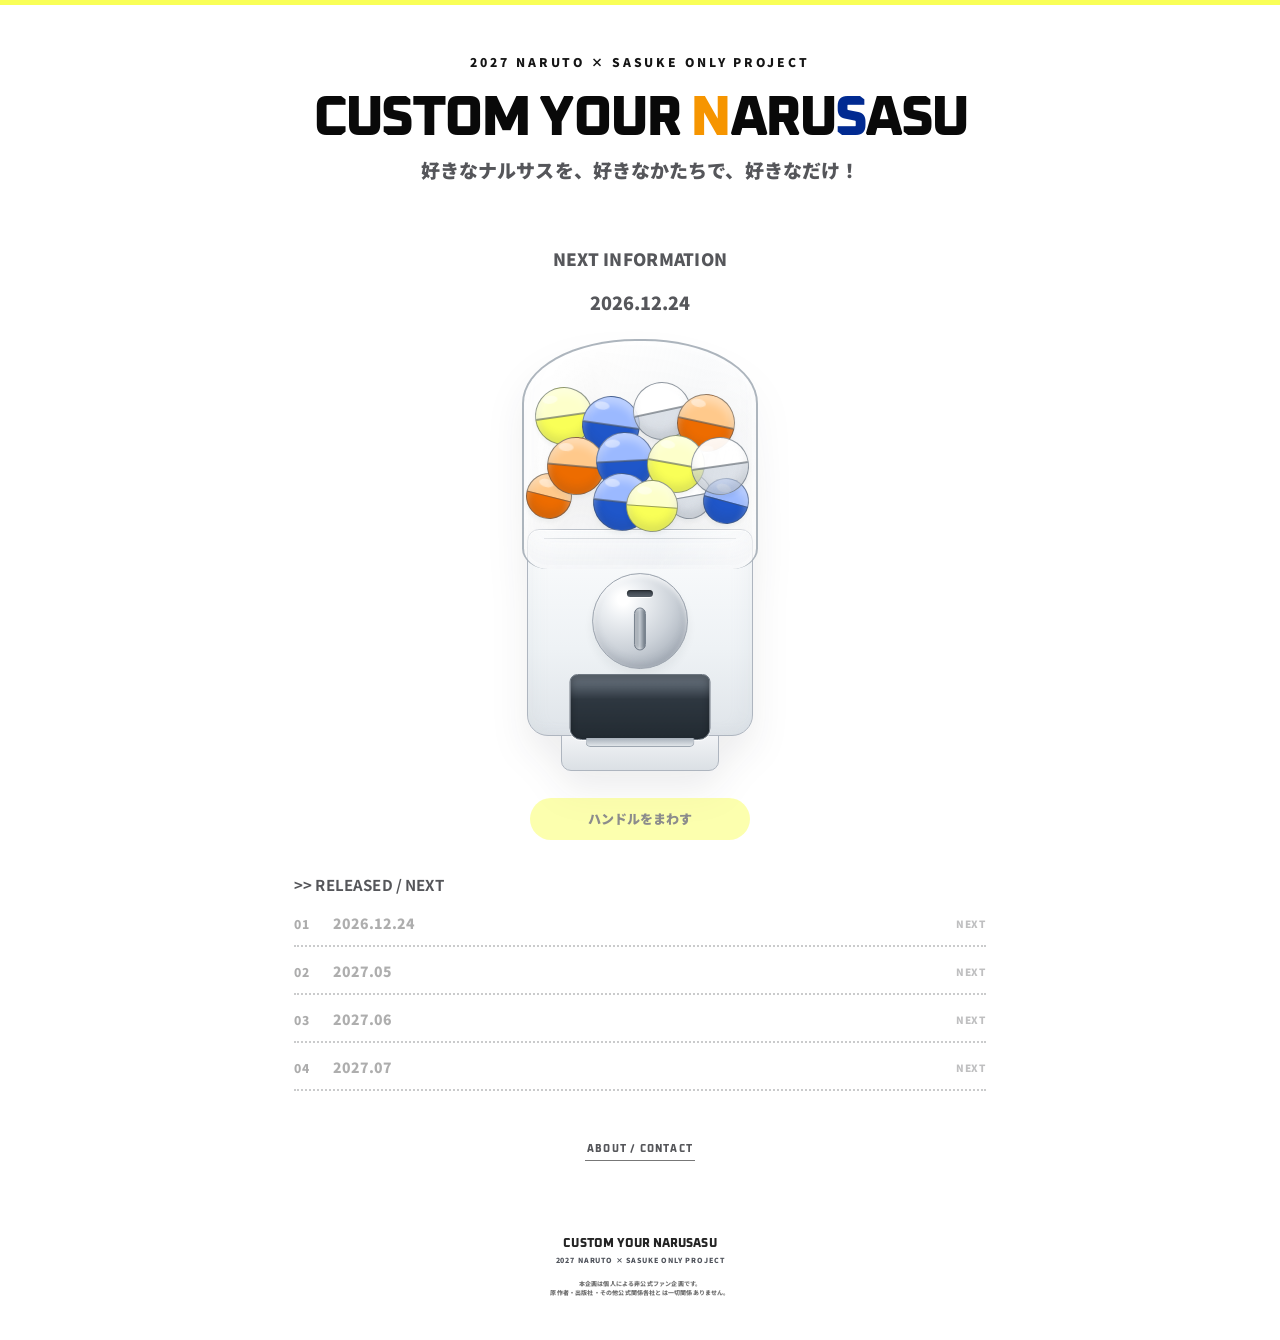
==== index.html @ e297ea82 "Initial upload: production v4.3.2" ====
<!doctype html>
<html lang="ja">
<head>
<meta charset="utf-8">
<meta name="viewport" content="width=device-width,initial-scale=1,viewport-fit=cover">
<meta name="theme-color" content="#F9FF57">
<meta name="description" content="2027 NARUTO × SASUKE ONLY PROJECT / CUSTOM YOUR NARUSASU">
<title>CUSTOM YOUR NARUSASU</title>
<link rel="preconnect" href="https://fonts.googleapis.com">
<link rel="preconnect" href="https://fonts.gstatic.com" crossorigin>
<link href="https://fonts.googleapis.com/css2?family=Noto+Sans+JP:wght@700;900&family=Oxanium:wght@700;800&display=swap" rel="stylesheet">
<link rel="stylesheet" href="./style.css">
</head>
<body>
<div class="intro" id="intro" aria-hidden="true"><div class="intro__white"></div></div>

<main class="site" id="site">
  <p class="kicker">2027 NARUTO × SASUKE ONLY PROJECT</p>

  <div class="logo-wrap">
    <h1 class="logo" id="mainLogo" aria-label="CUSTOM YOUR NARUSASU">
      <span class="custom-your">CUSTOM YOUR </span><span class="narusasu"><span class="n">N</span>ARU<span class="s">S</span>ASU</span>
    </h1>
  </div>

  <p class="tagline">好きなナルサスを、好きなかたちで、好きなだけ！</p>

  <section class="next" aria-live="polite" aria-label="Next information release">
    <p class="next__label" id="nextLabel">NEXT INFORMATION</p>
    <p class="next__date" id="nextDate">—</p>
  </section>

  <section class="machine-zone" aria-label="Information gacha">
    <div class="machine" id="machine">
      <div class="chamber">
        <div class="capsule c-yellow c1"></div>
        <div class="capsule c-blue c2"></div>
        <div class="capsule c-clear c3"></div>
        <div class="capsule c-orange c4"></div>
        <div class="capsule c-orange c5"></div>
        <div class="capsule c-blue c6"></div>
        <div class="capsule c-yellow c7"></div>
        <div class="capsule c-clear c8"></div>
        <div class="capsule c-blue c9"></div>
        <div class="capsule capsule-sm c-orange c10"></div>
        <div class="capsule capsule-sm c-clear c11"></div>
        <div class="capsule capsule-md c-yellow c12"></div>
        <div class="capsule capsule-sm c-blue c13"></div>
      </div>
      <div class="machine-body"></div>
      <div class="operation-plate">
        <div class="coin-slot"></div>
        <div class="handle-axis" id="handle"></div>
      </div>
      <div class="delivery-slot"></div>
      <div class="foot"></div>
      <div class="drop-ball" id="dropBall"></div>
    </div>

    <button class="turn-button" id="turnButton" type="button">ハンドルをまわす</button>
  </section>

  <section class="release" aria-label="Released and next information">
    <h2 class="release-title">&gt;&gt; RELEASED / NEXT</h2>
    <div id="releaseList"></div>
  </section>

  <div class="about-entry">
    <button class="about-link" id="aboutButton" type="button">ABOUT / CONTACT</button>
  </div>

  <footer class="footer">
    CUSTOM YOUR NARUSASU
    <span>2027 NARUTO × SASUKE ONLY PROJECT</span>
    <span class="footer-disclaimer">本企画は個人による非公式ファン企画です。<br>原作者・出版社・その他公式関係各社とは一切関係ありません。</span>
  </footer>
</main>

<div class="modal-overlay" id="modalOverlay" role="dialog" aria-modal="true" aria-labelledby="modalTitle" aria-hidden="true">
  <section class="modal" id="modalPanel">
    <div class="modal-top">
      <div class="modal-kicker" id="modalKicker">RELEASED INFORMATION</div>
      <button class="modal-x" id="modalClose" aria-label="閉じる" type="button">×</button>
    </div>
    <div id="modalContent"></div>
  </section>
</div>

<script src="./releases.js"></script>
<script src="./rally/circles.js"></script>
<script src="./rally/rally.js"></script>
<script src="./about.js"></script>
<script src="./app.js"></script>
</body>
</html>
---- style.css ----
:root{
  --white:#ffffff;
  --ink:#090909;
  --gray:#55565a;
  --muted:#81838a;
  --line:#c9ccd2;
  --line-soft:#e8e9ec;
  --orange:#f69500;
  --blue:#012a91;
  --yellow:#F9FF57;
  --silver:#b8bec7;
  --silver-light:#eef1f4;
  --silver-dark:#59616b;
}
*{box-sizing:border-box}
html{background:var(--yellow)}
body{
  margin:0;
  min-height:100svh;
  background:var(--white);
  color:var(--ink);
  font-family:"Source Han Sans JP","源ノ角ゴシック JP","Noto Sans JP","Hiragino Kaku Gothic ProN","Yu Gothic",sans-serif;
  font-weight:900;
  overflow-x:hidden;
  line-break:strict;
}
body::before{content:"";position:fixed;top:0;left:0;right:0;height:5px;background:var(--yellow);z-index:20}
button{font:inherit}
a{color:inherit}

/* v3.5.3 opening timing is intentionally preserved. */
.intro{position:fixed;inset:0;z-index:999;background:var(--yellow);overflow:hidden;pointer-events:none}
.intro__white{position:absolute;inset:0;background:var(--white);transform:translateX(-100%)}
.intro.is-running .intro__white{animation:introWipe .44s cubic-bezier(.76,0,.24,1) forwards}
.intro.is-done{display:none}
@keyframes introWipe{to{transform:translateX(0)}}

.site{width:min(100%,760px);margin:0 auto;padding:54px 34px 34px}
.kicker{text-align:center;font-size:12px;letter-spacing:.24em;line-height:1.4;margin:0 0 22px;color:#151515}
.logo-wrap{position:relative;display:flex;justify-content:center;width:100%}
.logo{display:inline-block;width:max-content;font-family:"Oxanium","Arial Black",sans-serif;font-weight:800;text-transform:uppercase;font-size:clamp(33px,6.5vw,56px);letter-spacing:-.05em;line-height:.95;margin:0;white-space:nowrap;text-align:center;transform-origin:center center}
.logo .n{color:var(--orange)}
.logo .s{color:var(--blue)}
.logo .custom-your{display:inline;font-size:1em;letter-spacing:inherit;transform:none}
.logo .narusasu{display:inline;font-size:1em;letter-spacing:inherit}
.tagline{margin:9px 0 0;text-align:center;font-size:clamp(14px,2.8vw,19px);line-height:1.55;color:#55565a;letter-spacing:.005em}

.next{text-align:center;margin:62px 0 10px;color:#56575b}
.next__label{font-size:clamp(13px,2.8vw,17px);letter-spacing:.015em;margin:0 0 18px}
.next__date{font-size:clamp(14px,3.1vw,18px);margin:0}
.machine-zone{display:flex;flex-direction:column;align-items:center;margin-top:24px}
.machine{position:relative;width:min(54vw,282px);aspect-ratio:.64;filter:drop-shadow(0 18px 18px rgba(23,31,42,.08));user-select:none}
.chamber{position:absolute;left:8%;right:8%;top:0;height:52%;border:2px solid rgba(151,160,171,.78);border-bottom:none;border-radius:48% 48% 11% 11% / 28% 28% 9% 9%;background:linear-gradient(104deg,rgba(255,255,255,.84) 0 13%,rgba(255,255,255,.18) 30%,rgba(210,220,230,.10) 65%,rgba(255,255,255,.68) 100%);box-shadow:inset 0 0 0 4px rgba(255,255,255,.28),inset 0 -18px 24px rgba(91,110,128,.04);overflow:hidden;z-index:2}
.chamber::after{content:"";position:absolute;left:7%;top:8%;width:20%;height:62%;border-radius:50%;background:linear-gradient(90deg,rgba(255,255,255,.42),rgba(255,255,255,0));transform:rotate(10deg)}
.chamber-label{position:absolute;z-index:12;left:0;right:0;top:9%;text-align:center;font-size:8px;letter-spacing:.13em;color:rgba(174,182,192,.74);text-shadow:0 1px 0 rgba(255,255,255,.85),0 -1px 0 rgba(120,130,140,.14);mix-blend-mode:multiply}
.capsule{position:absolute;width:58px;height:58px;border-radius:50%;border:1.6px solid rgba(82,93,105,.62);overflow:hidden;box-shadow:inset 0 7px 8px rgba(255,255,255,.35),inset 0 -7px 9px rgba(44,55,66,.13),0 3px 4px rgba(47,55,65,.05);z-index:3}
.capsule-sm{width:46px;height:46px;z-index:2}
.capsule-md{width:52px;height:52px;z-index:4}
.capsule::before{content:"";position:absolute;left:-2px;right:-2px;top:49%;height:1.5px;background:rgba(74,82,91,.55)}
.capsule::after{content:"";position:absolute;left:9px;top:6px;width:15px;height:8px;border-radius:50%;background:rgba(255,255,255,.45);filter:blur(.4px)}
.c-orange{background:linear-gradient(#ffc98b 0 49%,#ed6c00 51% 100%)}
.c-blue{background:linear-gradient(#9bb9ff 0 49%,#1f56c9 51% 100%)}
.c-yellow{background:linear-gradient(#fdffca 0 49%,var(--yellow) 51% 100%)}
.c-clear{background:linear-gradient(rgba(255,255,255,.92) 0 49%,rgba(206,214,224,.62) 51% 100%)}
.c1{left:5%;top:20%;transform:rotate(-8deg)} .c2{left:25%;top:24%;transform:rotate(8deg)} .c3{left:47%;top:18%;transform:rotate(-12deg)} .c4{left:66%;top:23%;transform:rotate(12deg)}
.c5{left:10%;top:42%;transform:rotate(5deg)} .c6{left:31%;top:40%;transform:rotate(-3deg)} .c7{left:53%;top:41%;transform:rotate(10deg)} .c8{left:72%;top:42%;transform:rotate(-8deg)} .c9{left:30%;top:58%;transform:rotate(6deg)}
.c10{left:1%;top:58%;transform:rotate(14deg)} .c11{left:61%;top:58%;transform:rotate(-10deg)} .c12{left:44%;top:61%;transform:rotate(4deg)} .c13{left:77%;top:60%;transform:rotate(15deg)}
.machine-body{position:absolute;left:10%;right:10%;top:43%;height:47%;border:1.8px solid #aeb5bf;border-radius:12px 12px 21px 21px;background:linear-gradient(180deg,#fbfcfd 0%,#eef2f5 58%,#dfe4e9 100%);box-shadow:inset 0 1px 0 rgba(255,255,255,.9),inset 8px 0 16px rgba(170,180,190,.06),inset -8px 0 16px rgba(170,180,190,.08);z-index:1}
.machine-body::before{content:"";position:absolute;left:7%;right:7%;top:4%;height:1px;background:rgba(116,126,138,.28)}
.operation-plate{position:absolute;z-index:5;width:34%;aspect-ratio:1;left:50%;top:64%;transform:translate(-50%,-50%);border-radius:50%;border:1.8px solid #9da5af;background:radial-gradient(circle at 32% 27%,#fff 0 6%,#edf0f3 21%,#cbd1d8 54%,#abb3bd 78%,#9099a4 100%);box-shadow:inset 0 3px 5px rgba(255,255,255,.72),inset 0 -5px 9px rgba(69,80,91,.13),0 6px 10px rgba(40,48,58,.06)}
.coin-slot{position:absolute;top:17%;left:50%;width:28%;height:7%;transform:translateX(-50%);border-radius:99px;background:linear-gradient(#343b43,#59626c);box-shadow:inset 0 1px 2px rgba(0,0,0,.4),0 1px 0 #fff}
.handle-axis{position:absolute;left:50%;top:58%;width:13%;height:46%;transform:translate(-50%,-50%);border-radius:99px;background:linear-gradient(90deg,#747e89,#c2c9d0 48%,#6d7783);border:1px solid #76808c;box-shadow:inset 2px 0 3px rgba(255,255,255,.45);transform-origin:50% 50%;transition:transform .7s cubic-bezier(.2,.9,.2,1.15)}
.handle-axis.turn{transform:translate(-50%,-50%) rotate(180deg)}
.delivery-slot{position:absolute;z-index:6;left:50%;bottom:9%;width:50%;height:15%;transform:translateX(-50%);border-radius:8px 8px 12px 12px;border:1.6px solid #6e7781;background:linear-gradient(#737e8a 0%,#2e3740 38%,#222a31 100%);box-shadow:inset 0 4px 7px rgba(0,0,0,.3),0 1px 0 rgba(255,255,255,.8)}
.delivery-slot::after{content:"";position:absolute;left:11%;right:11%;bottom:-8px;height:8px;background:linear-gradient(#a7b0ba,#e0e5e9);border:1px solid #9ea7b1;border-top:none;border-radius:0 0 5px 5px}
.foot{position:absolute;z-index:0;left:22%;right:22%;bottom:2%;height:10%;border-radius:7px 7px 10px 10px;border:1.6px solid #aeb5bf;background:linear-gradient(#f7f8fa,#dbe0e5)}
.drop-ball{position:absolute;z-index:10;left:50%;top:68%;width:57px;height:57px;transform:translate(-50%,-50%) scale(.2);border-radius:50%;opacity:0;border:1.6px solid rgba(80,89,99,.72);background:linear-gradient(#f69500 0 49%,#012a91 51% 100%);box-shadow:inset 0 7px 8px rgba(255,255,255,.34),inset 0 -7px 9px rgba(44,55,66,.13),0 7px 10px rgba(34,41,49,.12);pointer-events:none}
.drop-ball::before{content:"";position:absolute;left:-1px;right:-1px;top:49%;height:1.5px;background:rgba(70,78,88,.58)}
.drop-ball.drop{animation:dropBall .9s cubic-bezier(.21,.72,.31,1.06) forwards}
@keyframes dropBall{0%{top:61%;opacity:0;transform:translate(-50%,-50%) scale(.18) rotate(-18deg)}30%{opacity:1}72%{top:92%;transform:translate(-50%,-50%) scale(1) rotate(11deg)}86%{top:88%;transform:translate(-50%,-50%) scale(.96) rotate(-5deg)}100%{top:91%;opacity:1;transform:translate(-50%,-50%) scale(1) rotate(0)}}
.turn-button{margin-top:18px;min-width:220px;border:0;border-radius:999px;background:var(--yellow);color:#111;padding:11px 28px 12px;font-size:13px;font-weight:900;cursor:pointer;box-shadow:none;transition:transform .12s ease,filter .12s ease}
.turn-button:hover{filter:brightness(.98)} .turn-button:active{transform:translateY(1px)} .turn-button:disabled{cursor:default;opacity:.48}
.machine-status{min-height:18px;margin-top:10px;color:#6b6d72;font-size:9px;letter-spacing:.14em;text-transform:uppercase;text-align:center}

.release{
  margin-top:24px;margin-top:34px}.release-title{margin:0 0 12px;color:#55565a;font-size:15px;letter-spacing:.01em}.release-row{width:100%;display:grid;grid-template-columns:30px minmax(0,1fr) auto;align-items:start;gap:9px;padding:7px 0 12px;border:0;border-bottom:2px dotted #6f7074;background:transparent;color:inherit;text-align:left;cursor:pointer}.release-row + .release-row{margin-top:8px}.release-num{padding-top:1px;font-size:12px;color:#1c1c1d;letter-spacing:.08em}.release-main{min-width:0}.release-head{font-size:14px;line-height:1.35;display:flex;flex-wrap:wrap;gap:8px}.release-date{color:#222}.release-name{color:#333}.release-sub{margin-top:3px;font-size:12px;line-height:1.45;color:#8a8b90;font-weight:700}.release-open{align-self:center;font-size:14px;color:#4f5054;letter-spacing:.02em}.release-row.future{opacity:.36;cursor:default}.release-row.future .release-name,.release-row.future .release-sub{display:none}.release-row.future .release-head{gap:0}.release-row.future .release-date{font-size:14px}.release-row.future .release-open{font-size:10px;letter-spacing:.08em}

.about-entry{
  margin-top:42px;
  text-align:center;
}
.about-link{
  appearance:none;
  border:0;
  border-bottom:1px solid #777;
  background:transparent;
  color:#55565a;
  padding:4px 2px;
  font-family:"Oxanium","Arial Black",sans-serif;
  font-size:10px;
  font-weight:800;
  letter-spacing:.12em;
  cursor:pointer;
}
.about-link:hover{color:#111;border-bottom-color:#111}
.about-grid{
  display:grid;
  grid-template-columns:110px minmax(0,1fr);
  gap:0;
  margin-top:18px;
  border-top:1px solid var(--line-soft);
}
.about-row{
  display:contents;
}
.about-key,.about-value{
  padding:11px 0;
  border-bottom:1px solid var(--line-soft);
  font-size:11px;
  line-height:1.7;
}
.about-key{
  color:#81838a;
  letter-spacing:.06em;
}
.about-value{
  color:#33353a;
}
.about-value a{
  color:inherit;
  text-decoration:underline;
  text-underline-offset:3px;
}
.about-note{
  margin-top:12px!important;
  margin-bottom:0!important;
  color:#74767b!important;
  font-size:9px!important;
  line-height:1.75!important;
}

.footer{margin-top:58px;padding:18px 0 8px;text-align:center;font-family:"Oxanium","Arial Black",sans-serif;font-size:12px;letter-spacing:.005em;color:#242424}.footer>span{font-family:"Source Han Sans JP","源ノ角ゴシック JP","Noto Sans JP",sans-serif;font-size:7px;color:#4f535b;display:block;margin-top:3px;letter-spacing:.12em;font-weight:900}.footer .footer-disclaimer{font-size:6px;line-height:1.6;color:#777;margin-top:14px;letter-spacing:.03em}

/* Production information modal */
.modal-overlay{position:fixed;inset:0;z-index:100;display:none;place-items:center;padding:22px;background:rgba(13,16,20,.36);backdrop-filter:blur(7px)}.modal-overlay.show{display:grid}.modal{width:min(100%,590px);max-height:min(88svh,800px);overflow:auto;background:#fff;border:1px solid #d5d8dd;border-radius:3px;padding:28px;box-shadow:0 24px 70px rgba(0,0,0,.16);animation:modalIn .2s ease-out}@keyframes modalIn{from{opacity:0;transform:translateY(6px)}to{opacity:1;transform:none}}.modal-top{display:flex;justify-content:space-between;align-items:center;gap:16px;margin-bottom:22px}.modal-kicker{font-size:8px;letter-spacing:.18em;color:#777}.modal-x{width:44px;height:44px;border:0;background:#fff;color:#222;cursor:pointer;border-radius:50%;font-size:18px;line-height:1;margin:-9px -9px -9px 0}.modal-heading{border:2px solid var(--yellow);padding:16px 17px}.modal h2{margin:0;font-size:24px;line-height:1.25;letter-spacing:-.02em}.modal-date{margin-top:5px;color:#74767b;font-size:9px;letter-spacing:.08em}.modal-media{margin-top:18px}.modal-media img{display:block;width:100%;height:auto}.modal-caption{margin-top:7px;color:#85878c;font-size:8px;line-height:1.6}.modal-body{margin-top:18px}.modal-body p{margin:0 0 12px;font-size:12px;line-height:1.9;color:#505258;font-weight:700}.modal-body ul{margin:10px 0 14px;padding-left:1.2em;color:#505258;font-size:12px;line-height:1.9;font-weight:700}.modal-action{display:block;width:100%;margin-top:20px;border:0;background:var(--yellow);color:#111;padding:13px 18px;cursor:pointer;font-size:11px;font-weight:900;text-align:center;text-decoration:none}.modal-action[hidden]{display:none}.modal-special{margin-top:14px}

/* Rally shell. Hidden until a release with type:'rally' is published. */
.rally-shell{font-size:12px}.rally-progress{position:sticky;top:-28px;z-index:4;margin:-2px 0 16px;padding:12px 0;background:#fff;border-bottom:1px solid var(--line-soft)}.rally-progress strong{font-size:18px}.rally-tabs{display:grid;grid-template-columns:repeat(3,1fr);gap:5px;margin-bottom:14px}.rally-tab{border:1px solid var(--line);background:#fff;padding:9px 5px;font-size:10px;cursor:pointer}.rally-tab.is-active{background:var(--yellow);border-color:var(--yellow)}.rally-map{border:1px solid var(--line-soft);background:#fafafa;min-height:280px;display:grid;place-items:center;padding:12px}.rally-list{display:grid;gap:7px}.rally-circle{border:1px solid var(--line);padding:12px;background:#fff}.rally-circle.is-rally{border-left:8px solid var(--yellow)}.rally-circle-head{display:flex;justify-content:space-between;gap:10px;align-items:flex-start}.rally-space{font-size:15px}.rally-actions{display:flex;gap:6px;flex-wrap:wrap;margin-top:10px}.rally-btn{border:1px solid #111;background:#fff;padding:8px 10px;font-size:9px;cursor:pointer}.rally-btn.is-on{background:var(--yellow);border-color:var(--yellow)}.reward-card{border:1px solid var(--line);padding:16px;margin-top:8px}.reward-card.is-ready{border:2px solid var(--yellow)}.redeem-track{position:relative;height:48px;background:#111;color:#fff;margin-top:12px;overflow:hidden;touch-action:none}.redeem-label{position:absolute;inset:0;display:grid;place-items:center;font-size:10px;letter-spacing:.06em;pointer-events:none}.redeem-thumb{position:absolute;left:4px;top:4px;width:40px;height:40px;border:0;background:var(--yellow);cursor:grab;font-size:16px}.rally-note{margin-top:14px;color:#72747a;font-size:9px;line-height:1.7}

@media(max-width:640px){.site{padding:44px 18px 26px}.kicker{font-size:9px;margin-bottom:18px}.logo{font-size:clamp(22px,6.6vw,37px)}.tagline{margin-top:7px;font-size:12px}.next{margin-top:52px}.next__label{font-size:12px;margin-bottom:14px}.next__date{font-size:12px}.machine{width:min(60vw,248px)}.capsule{width:48px;height:48px}.capsule-sm{width:38px;height:38px}.capsule-md{width:43px;height:43px}.operation-plate{width:35%;top:64.5%}.release{margin-top:30px}.modal{padding:22px 18px}.modal h2{font-size:21px}.modal-overlay{padding:12px}.about-entry{margin-top:34px}.about-grid{grid-template-columns:88px minmax(0,1fr)}.about-key,.about-value{font-size:10px}.release{margin-top:34px}}
@media(prefers-reduced-motion:reduce){*,*::before,*::after{animation-duration:.001ms!important;transition-duration:.001ms!important}}

.modal-kicker[hidden]{display:none!important}
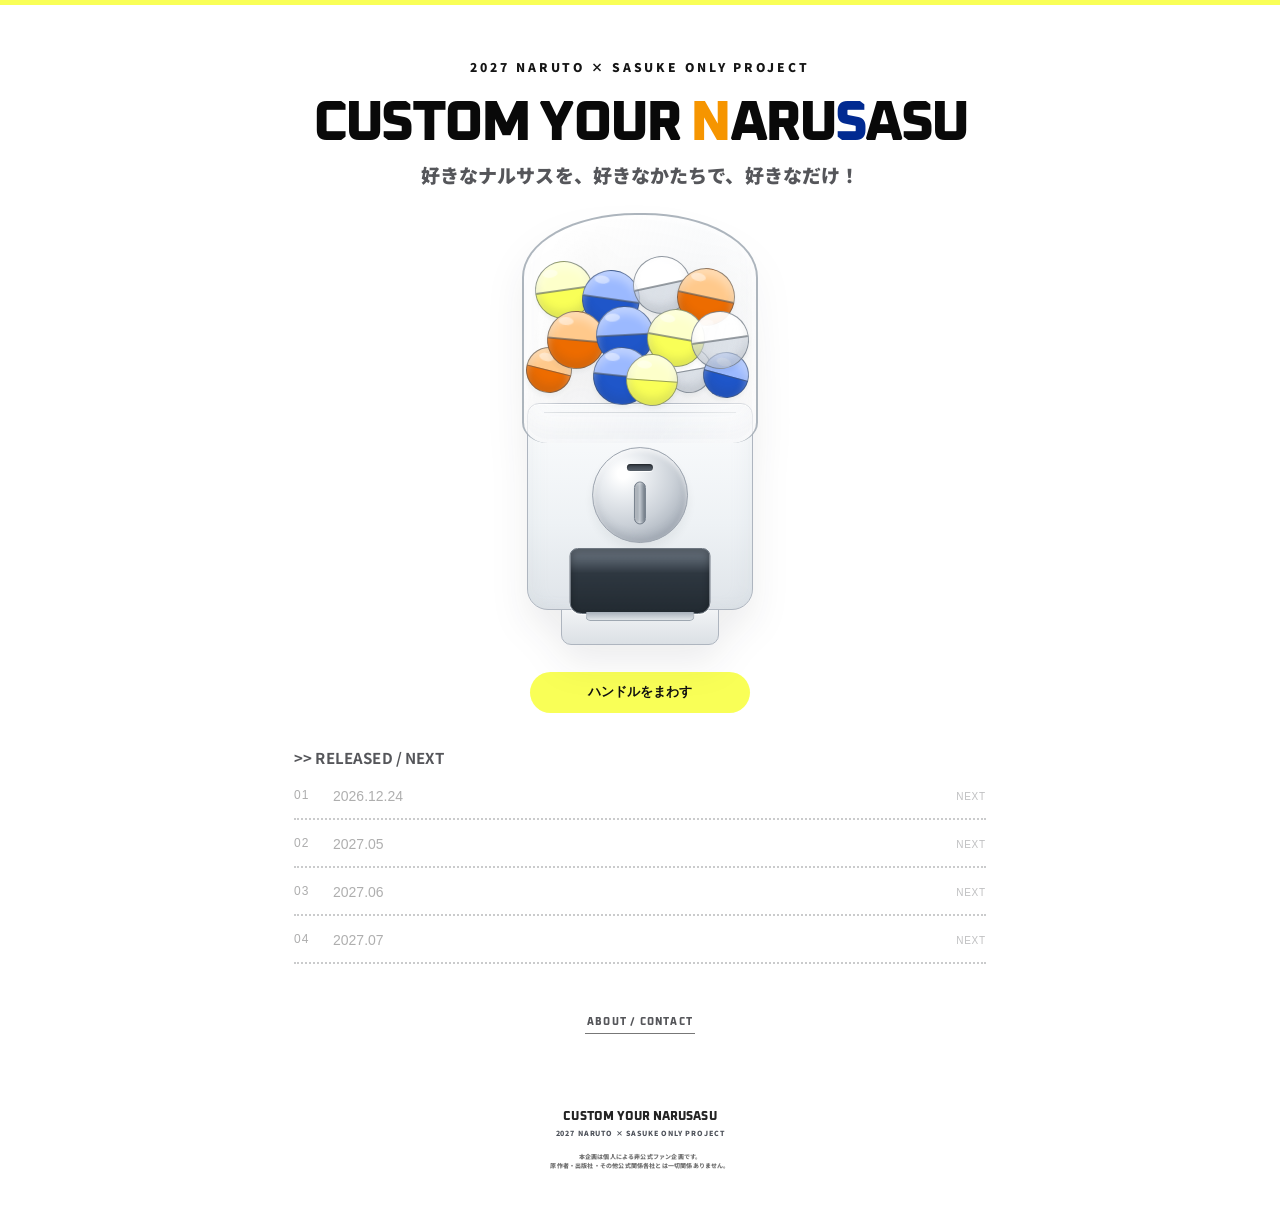
==== commit a8d9c25a: "Update index.html" ====
--- a/index.html
+++ b/index.html
@@ -24,11 +24,6 @@
   </div>
 
   <p class="tagline">好きなナルサスを、好きなかたちで、好きなだけ！</p>
-
-  <section class="next" aria-live="polite" aria-label="Next information release">
-    <p class="next__label" id="nextLabel">NEXT INFORMATION</p>
-    <p class="next__date" id="nextDate">—</p>
-  </section>
 
   <section class="machine-zone" aria-label="Information gacha">
     <div class="machine" id="machine">
@@ -89,7 +84,7 @@
 <script src="./releases.js"></script>
 <script src="./rally/circles.js"></script>
 <script src="./rally/rally.js"></script>
-<script src="./about.js"></script>
+<script src="./about.js?v=20261001-3"></script>
 <script src="./app.js"></script>
 </body>
 </html>
--- a/style.css
+++ b/style.css
@@ -24,9 +24,13 @@
   overflow-x:hidden;
   line-break:strict;
 }
-body::before{content:"";position:fixed;top:0;left:0;right:0;height:5px;background:var(--yellow);z-index:20}
-button{font:inherit}
-a{color:inherit}
+body{
+  border-top:5px solid var(--yellow);
+}
+
+body::before{
+  display:none;
+}
 
 /* v3.5.3 opening timing is intentionally preserved. */
 .intro{position:fixed;inset:0;z-index:999;background:var(--yellow);overflow:hidden;pointer-events:none}
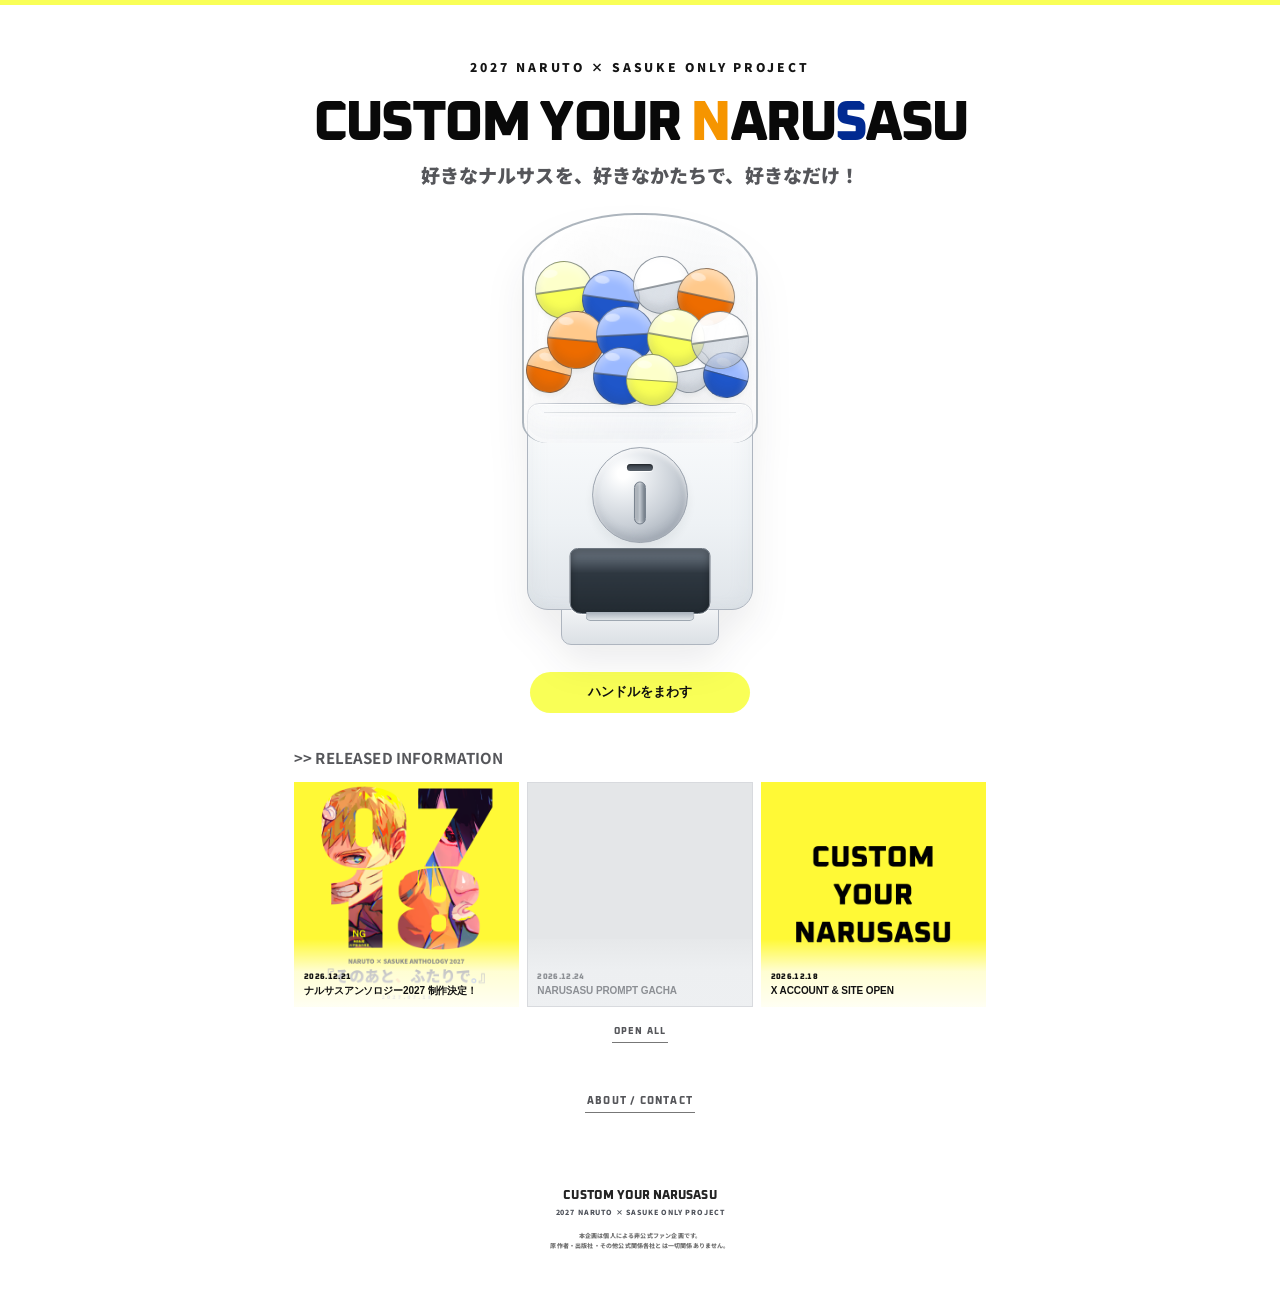
==== commit 83008bd3: "Update index.html" ====
--- a/index.html
+++ b/index.html
@@ -56,7 +56,7 @@
   </section>
 
   <section class="release" aria-label="Released and next information">
-    <h2 class="release-title">&gt;&gt; RELEASED / NEXT</h2>
+    <h2 class="release-title">&gt;&gt; RELEASED INFORMATION</h2>
     <div id="releaseList"></div>
   </section>
 
--- a/style.css
+++ b/style.css
@@ -155,3 +155,274 @@
 @media(prefers-reduced-motion:reduce){*,*::before,*::after{animation-duration:.001ms!important;transition-duration:.001ms!important}}
 
 .modal-kicker[hidden]{display:none!important}
+
+/* =========================================================
+   v4.4 RELEASED / NEXT — 3×2 square-card carousel
+   ========================================================= */
+
+.release{margin-top:34px}
+.release-title{margin:0 0 14px;color:#55565a;font-size:15px;letter-spacing:.01em}
+
+.release-carousel{
+  display:flex;
+  width:100%;
+  overflow-x:auto;
+  overflow-y:hidden;
+  scroll-snap-type:x mandatory;
+  scroll-behavior:smooth;
+  scrollbar-width:none;
+  -webkit-overflow-scrolling:touch;
+  overscroll-behavior-x:contain;
+}
+.release-carousel::-webkit-scrollbar{display:none}
+
+.release-page{
+  flex:0 0 100%;
+  width:100%;
+  scroll-snap-align:start;
+  scroll-snap-stop:always;
+}
+
+.release-grid{
+  display:grid;
+  grid-template-columns:repeat(3,minmax(0,1fr));
+  gap:8px;
+}
+
+.release-card{
+  position:relative;
+  display:block;
+  width:100%;
+  aspect-ratio:1;
+  padding:0;
+  border:0;
+  background:#f4f4f1;
+  overflow:hidden;
+  cursor:pointer;
+  text-align:left;
+}
+.release-card:focus-visible{outline:3px solid var(--blue);outline-offset:2px}
+
+.release-thumb{display:block;width:100%;height:100%}
+.release-thumb img{display:block;width:100%;height:100%;object-fit:cover}
+
+.release-card-pin{
+  position:absolute;
+  left:7px;
+  top:7px;
+  z-index:4;
+  padding:4px 6px 3px;
+  background:var(--yellow);
+  color:#111;
+  font-family:"Oxanium","Arial Black",sans-serif;
+  font-size:7px;
+  line-height:1;
+  letter-spacing:.08em;
+}
+
+.release-dots{
+  display:flex;
+  justify-content:center;
+  gap:6px;
+  margin-top:12px;
+}
+.release-dot{
+  width:5px;
+  height:5px;
+  padding:0;
+  border:0;
+  border-radius:50%;
+  background:#d0d2d6;
+  cursor:pointer;
+}
+.release-dot.is-active{background:#55565a}
+
+.release-all-button{
+  display:block;
+  margin:14px auto 0;
+  padding:5px 2px;
+  border:0;
+  border-bottom:1px solid #777;
+  background:transparent;
+  color:#55565a;
+  font-family:"Oxanium","Arial Black",sans-serif;
+  font-size:9px;
+  font-weight:800;
+  letter-spacing:.12em;
+  cursor:pointer;
+}
+.release-all-button:hover{color:#111;border-bottom-color:#111}
+
+.release-empty{
+  padding:26px 0;
+  color:#a0a2a6;
+  text-align:center;
+  font-family:"Oxanium","Arial Black",sans-serif;
+  font-size:9px;
+  letter-spacing:.12em;
+}
+
+/* OPEN ALL modal */
+.release-all-grid{
+  display:grid;
+  grid-template-columns:repeat(3,minmax(0,1fr));
+  gap:10px;
+  margin-top:18px;
+}
+.release-all-card{
+  display:block;
+  padding:0;
+  border:0;
+  background:#fff;
+  color:inherit;
+  cursor:pointer;
+  text-align:left;
+}
+.release-all-thumb{
+  display:block;
+  width:100%;
+  aspect-ratio:1;
+  overflow:hidden;
+  background:#f4f4f1;
+}
+.release-all-thumb img{display:block;width:100%;height:100%;object-fit:cover}
+.release-all-meta{display:block;padding-top:6px}
+.release-all-meta strong{
+  display:block;
+  font-size:8px;
+  line-height:1.35;
+  color:#33353a;
+}
+.release-all-meta small{
+  display:block;
+  margin-top:2px;
+  color:#85878c;
+  font-family:"Oxanium","Arial Black",sans-serif;
+  font-size:7px;
+  line-height:1.2;
+}
+.release-all-empty{
+  grid-column:1/-1;
+  margin:10px 0 0;
+  color:#777;
+  font-size:10px;
+  text-align:center;
+}
+
+@media(max-width:640px){
+  .release-grid{gap:6px}
+  .release-all-grid{gap:7px}
+}
+
+
+/* =========================================================
+   v4.4.1 RELEASE CARD VISUAL UPDATE
+   ========================================================= */
+
+.release-thumb{
+  position:relative;
+}
+
+.release-thumb-empty{
+  display:block;
+  width:100%;
+  height:100%;
+  background:#eceeef;
+}
+
+.release-card-copy{
+  position:absolute;
+  left:0;
+  right:0;
+  bottom:0;
+  z-index:2;
+  display:block;
+  padding:34px 10px 10px;
+  background:linear-gradient(
+    to top,
+    rgba(255,255,255,.94) 0%,
+    rgba(255,255,255,.78) 52%,
+    rgba(255,255,255,0) 100%
+  );
+  color:#111;
+  text-align:left;
+  pointer-events:none;
+}
+
+.release-card-date{
+  display:block;
+  margin-bottom:3px;
+  color:#111;
+  font-family:"Oxanium","Arial Black",sans-serif;
+  font-size:8px;
+  font-weight:800;
+  line-height:1.15;
+  letter-spacing:.04em;
+}
+
+.release-card-name{
+  display:block;
+  color:#111;
+  font-size:10px;
+  font-weight:900;
+  line-height:1.25;
+  letter-spacing:-.01em;
+}
+
+/* NEXT = same layout, but visually inactive and unclickable */
+.release-card.is-next{
+  cursor:default;
+  background:#eceeef;
+}
+
+.release-card.is-next .release-thumb img{
+  filter:grayscale(1);
+  opacity:.40;
+}
+
+.release-card.is-next .release-thumb-empty{
+  background:#e4e6e8;
+}
+
+.release-card.is-next .release-card-copy{
+  background:linear-gradient(
+    to top,
+    rgba(238,240,242,.98) 0%,
+    rgba(238,240,242,.90) 55%,
+    rgba(238,240,242,.20) 100%
+  );
+}
+
+.release-card.is-next .release-card-date,
+.release-card.is-next .release-card-name{
+  color:#8c8f94;
+}
+
+.release-card.is-next::after{
+  content:"";
+  position:absolute;
+  inset:0;
+  z-index:3;
+  border:1px solid #d8dade;
+  pointer-events:none;
+}
+
+.release-all-thumb .release-thumb-empty{
+  width:100%;
+  height:100%;
+  background:#eceeef;
+}
+
+@media(max-width:640px){
+  .release-card-copy{
+    padding:28px 7px 7px;
+  }
+  .release-card-date{
+    font-size:6px;
+    margin-bottom:2px;
+  }
+  .release-card-name{
+    font-size:8px;
+    line-height:1.22;
+  }
+}
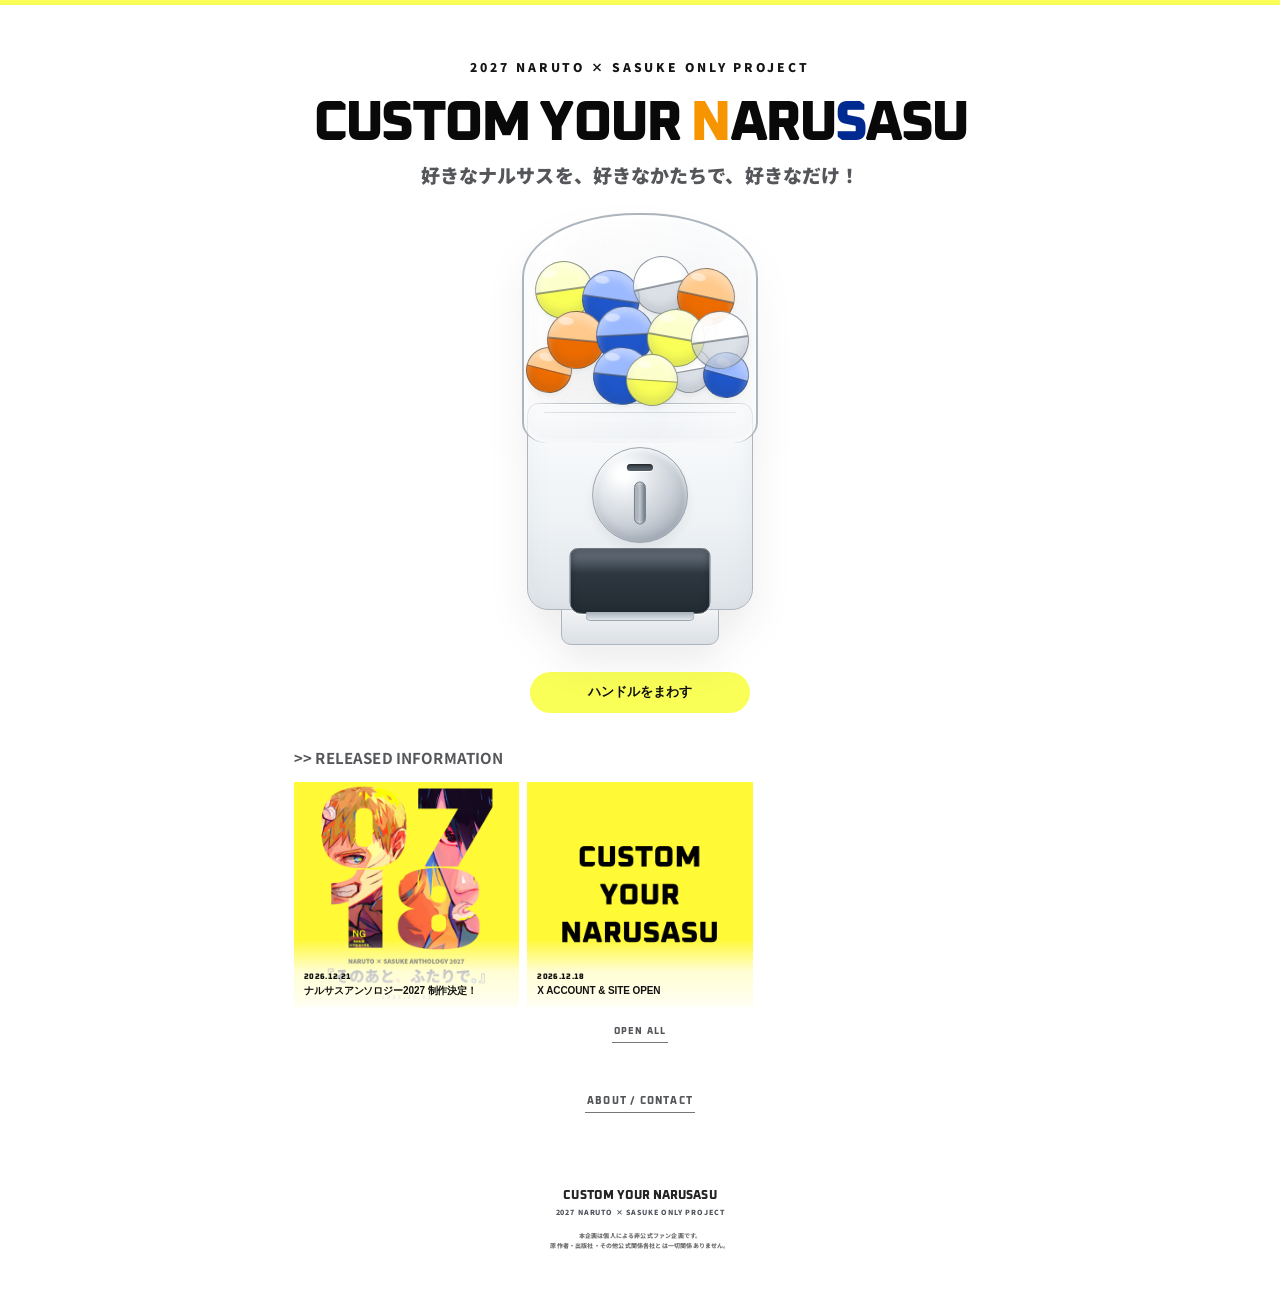
==== commit f34a9ee7: "Update index.html" ====
--- a/index.html
+++ b/index.html
@@ -1,6 +1,8 @@
 <!doctype html>
 <html lang="ja">
 <head>
+  <link rel="icon" href="./assets/icons/cyns-top.png">
+<link rel="apple-touch-icon" href="./assets/icons/cyns-top.png">
 <meta charset="utf-8">
 <meta name="viewport" content="width=device-width,initial-scale=1,viewport-fit=cover">
 <meta name="theme-color" content="#F9FF57">
--- a/style.css
+++ b/style.css
@@ -426,3 +426,126 @@
     line-height:1.22;
   }
 }
+/* =========================================================
+   OPEN ALL thumbnail size fix
+   スマホでもサムネイルを完全な正方形に固定
+   ========================================================= */
+
+.release-all-card{
+  min-width:0;
+}
+
+.release-all-thumb{
+  position:relative;
+  display:block;
+  width:100%;
+  aspect-ratio:1 / 1;
+  overflow:hidden;
+  background:#eceeef;
+}
+
+.release-all-thumb > img,
+.release-all-thumb > .release-thumb-empty{
+  position:absolute;
+  inset:0;
+  display:block;
+  width:100%;
+  height:100%;
+}
+
+.release-all-thumb > img{
+  object-fit:cover;
+}
+/* =========================================================
+   OPEN ALL mobile alignment fix
+   カードとサムネイルを上端・正方形で完全固定
+   ========================================================= */
+
+.release-all-grid{
+  display:grid;
+  grid-template-columns:repeat(3, minmax(0, 1fr));
+  align-items:start;
+  justify-items:stretch;
+}
+
+.release-all-card{
+  display:flex;
+  flex-direction:column;
+  align-self:start;
+  justify-self:stretch;
+  width:100%;
+  min-width:0;
+  margin:0;
+  padding:0;
+  vertical-align:top;
+}
+
+.release-all-thumb{
+  position:relative;
+  display:block;
+  flex:0 0 auto;
+  width:100%;
+  height:auto;
+  aspect-ratio:1 / 1;
+  margin:0;
+  padding:0;
+  overflow:hidden;
+  line-height:0;
+  background:#eceeef;
+}
+
+.release-all-thumb img{
+  position:absolute;
+  inset:0;
+  display:block;
+  width:100%;
+  height:100%;
+  margin:0;
+  object-fit:cover;
+}
+
+.release-all-meta{
+  display:block;
+  flex:0 0 auto;
+  width:100%;
+  margin:0;
+  padding-top:6px;
+}
+/* =========================================================
+   ABOUT modal close button position fix
+   ========================================================= */
+
+#modalClose{
+  position:absolute;
+  top:18px;
+  right:18px;
+  left:auto;
+}
+/* =========================================================
+   OPEN ALL desktop layout
+   PCのみモーダルを広げて4列表示
+   ========================================================= */
+
+@media (min-width: 900px){
+
+  #modalPanel:has(.release-all-grid){
+    width:min(92vw, 1100px);
+    max-width:1100px;
+  }
+
+  .release-all-grid{
+    grid-template-columns:repeat(4, minmax(0, 1fr));
+    gap:14px;
+  }
+
+  .release-all-meta strong{
+    font-size:14px;
+    line-height:1.35;
+  }
+
+  .release-all-meta small{
+    margin-top:4px;
+    font-size:11px;
+    line-height:1.2;
+  }
+}
